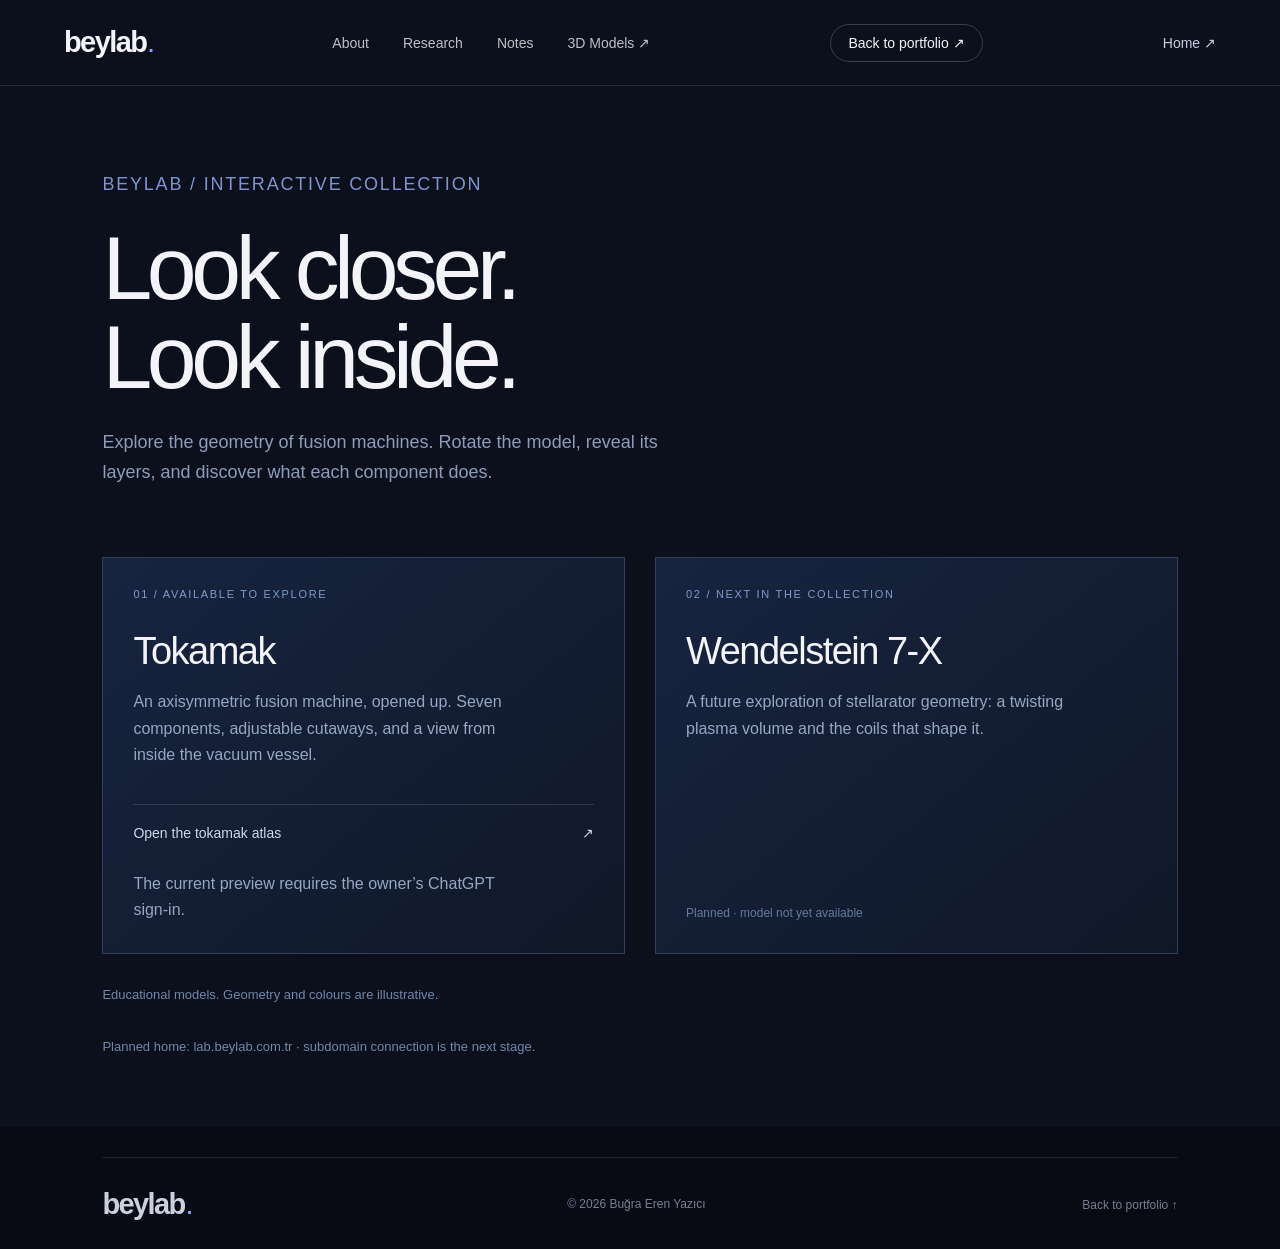
==== lab.html @ 5792158d "Redesign personal homepage around fusion energy" ====
<!doctype html><html lang="en"><head><meta charset="utf-8"><meta name="viewport" content="width=device-width,initial-scale=1"><title>3D Models — beylab</title><meta name="description" content="Interactive models for exploring the anatomy of fusion machines."><meta name="theme-color" content="#0b101c"><link rel="icon" href="assets/favicon.svg"><link rel="stylesheet" href="portfolio.css"></head><body><header class="header"><a href="./" class="wordmark">beylab<span>.</span></a><nav aria-label="Main navigation"><a href="./#about">About</a><a href="./#research">Research</a><a href="notes.html">Notes</a><a href="lab.html" aria-current="page">3D Models ↗</a></nav><a class="contact-nav" href="./">Back to portfolio ↗</a><a class="menu-button" href="./">Home ↗</a></header><main class="collection-page"><div class="collection-heading"><p class="eyebrow">BEYLAB / INTERACTIVE COLLECTION</p><h1>Look closer.<br>Look inside.</h1><p>Explore the geometry of fusion machines. Rotate the model, reveal its layers, and discover what each component does.</p></div><div class="model-grid"><article class="model-card"><span>01 / AVAILABLE TO EXPLORE</span><h2>Tokamak</h2><p>An axisymmetric fusion machine, opened up. Seven components, adjustable cutaways, and a view from inside the vacuum vessel.</p><a href="https://tokamak-atlasi.bugrayazici26.chatgpt.site" target="_blank" rel="noreferrer">Open the tokamak atlas <span>↗</span></a><p class="collection-footnote">The current preview requires the owner’s ChatGPT sign-in.</p></article><article class="model-card"><span>02 / NEXT IN THE COLLECTION</span><h2>Wendelstein 7-X</h2><p>A future exploration of stellarator geometry: a twisting plasma volume and the coils that shape it.</p><p class="coming">Planned · model not yet available</p></article></div><p class="collection-footnote">Educational models. Geometry and colours are illustrative.</p><p class="collection-footnote">Planned home: lab.beylab.com.tr · subdomain connection is the next stage.</p></main><footer style="padding-top:30px"><div class="footer-bottom" style="margin-top:0"><a class="wordmark" href="./">beylab<span>.</span></a><p>© <span id="year">2026</span> Buğra Eren Yazıcı</p><a href="./">Back to portfolio ↑</a></div></footer></body></html>
---- portfolio.css ----
:root{--ink:#07080c;--paper:#f5f5f7;--blue:#6588ff;--muted:#9295a5;--line:#ffffff1c;--sans:-apple-system,BlinkMacSystemFont,'Segoe UI',Arial,sans-serif}*{box-sizing:border-box}html{scroll-behavior:smooth;scroll-padding-top:90px}body{margin:0;background:var(--ink);color:#f4f4f8;font-family:var(--sans);-webkit-font-smoothing:antialiased}a{color:inherit;text-decoration:none}button{font:inherit;cursor:pointer}::selection{background:#728aff;color:#fff}a:focus-visible,button:focus-visible{outline:2px solid #8299ff;outline-offset:7px}button:disabled{cursor:default}h1,h2,h3,p{margin:0}em{font-style:normal}p{font-size:18px;line-height:1.65}.header{height:86px;position:absolute;z-index:20;top:0;left:0;width:100%;display:flex;align-items:center;justify-content:space-between;padding:0 5%;border-bottom:1px solid var(--line)}.wordmark{font-size:29px;font-weight:700;letter-spacing:-1.6px}.wordmark span{font-size:20px;color:#8a9fff;margin-left:2px}.header nav{display:flex;align-items:center;gap:34px;font-size:14px;color:#bfc0c8}.header a:hover{color:#96aaff}.nav-lab span{margin-left:7px;color:#879cff}.contact-nav{font-size:14px;border:1px solid #ffffff30;border-radius:50px;padding:10px 17px}.contact-nav span{margin-left:20px}.eyebrow{font-size:12px;font-weight:500;letter-spacing:1.8px;line-height:1.6}.menu-button{display:none}.skip-link{position:fixed;z-index:100;top:-100px;left:12px;background:#fff;color:#000;padding:12px}.skip-link:focus{top:12px}.opening{position:relative;isolation:isolate}.visual-stage{position:absolute;inset:0;z-index:-1;overflow:clip;pointer-events:none}.visual-stage:before{position:absolute;inset:0;content:'';background:radial-gradient(ellipse at 70% 12%,#19214a66,transparent 45%)}#field-canvas{height:100svh;width:100%;position:sticky;top:0}#field-canvas canvas{display:block;width:100%;height:100%}.visual-glow{position:absolute;inset:0;background:linear-gradient(90deg,#07080c38,transparent 50%);pointer-events:none}.canvas-fallback{display:none}.no-webgl .canvas-fallback{display:block;position:absolute;right:7%;top:50vh;font-size:10vw;letter-spacing:1vw;color:#607de7;transform:rotate(-15deg)}.hero{min-height:850px;height:100svh;position:relative;display:flex;align-items:center;padding:110px 8% 100px}.hero-main{position:relative;z-index:1}.hero .eyebrow{font-size:11px;letter-spacing:1.5px;color:#a6adc0;display:flex;align-items:center;gap:9px;margin-bottom:36px}.status-dot{display:inline-block;width:5px;height:5px;border-radius:50%;background:#a1b6ff;box-shadow:0 0 14px #819bff}.hero h1{font-size:clamp(70px,8.8vw,145px);font-weight:570;line-height:.96;letter-spacing:-.065em;margin-left:-6px}.hero h1 span{color:#afb7d0}.hero-intro{font-size:clamp(22px,2vw,30px);line-height:1.3;font-weight:400;letter-spacing:-.6px;margin-top:32px}.hero-detail{font-size:16px;color:#969dae;margin-top:18px;line-height:1.65}.text-link{display:inline-flex;align-items:center;gap:32px;font-size:14px;border-bottom:1px solid #ffffff30;padding:16px 0;margin-top:20px;color:#c9ccda}.text-link:hover{color:#8ba3ff;border-color:#8ba3ff}.hero-bottom{position:absolute;bottom:36px;left:5%;right:5%;display:flex;justify-content:space-between;align-items:center;font-size:10px;letter-spacing:1.5px;color:#777f95}.scroll-hint{display:flex;align-items:center;gap:13px}.scroll-line{width:32px;height:1px;background:#727f9f}.orbit-caption{position:absolute;right:9%;bottom:20%;font-size:11px;color:#8d9abf}.orbit-caption>span{font-size:10px;letter-spacing:1.7px}.orbit-caption p{font-size:16px;color:#afbad4;margin-top:12px;line-height:1.5}.story{height:280svh;position:relative}.story-sticky{height:100svh;min-height:620px;position:sticky;top:0;display:flex;align-items:center;padding:0 8%;overflow:hidden}.story-counter{position:absolute;top:10%;left:8%;display:flex;gap:20px;color:#6e7892;font-size:12px;font-variant-numeric:tabular-nums}.story-counter span:first-child{color:#e8edff}.story-chapter{position:absolute;left:8%;width:46%;max-width:640px;opacity:0;transform:translateY(26px);transition:opacity .45s ease,transform .65s cubic-bezier(.2,.6,.2,1);pointer-events:none}.story-chapter.active{opacity:1;transform:translateY(0);pointer-events:auto}.story-chapter .eyebrow{color:#8b9eda;margin-bottom:30px}.story-chapter h2{font-weight:500;font-size:clamp(48px,5.6vw,87px);letter-spacing:-.055em;line-height:1.03;margin-bottom:28px}.story-chapter h2 em{color:#879eff}.story-chapter>p:not(.eyebrow){font-size:18px;color:#a8aec0;max-width:445px}.chapter-tag{display:inline-block;margin-top:35px;font-size:10px;letter-spacing:2px;color:#737e9c}.story-progress{position:absolute;left:8%;bottom:11%;height:1px;width:160px;background:#ffffff24}.story-progress span{display:block;transform-origin:left;width:100%;height:1px;background:#8ca4ff;transform:scaleX(.01)}.illustration-note{position:absolute;right:5%;bottom:6%;font-size:11px;color:#5e6b88;letter-spacing:.4px}.light-section{background:var(--paper);color:#171921;padding-left:8%;padding-right:8%}.section-top{display:flex;justify-content:space-between;align-items:center;margin-bottom:80px;border-top:1px solid #d6d8df;padding-top:25px}.section-top .eyebrow{color:#767b88;font-size:11px;letter-spacing:1.8px}.section-side{font-size:10px;letter-spacing:1.5px;color:#8e929f}.about-section{padding-top:105px;padding-bottom:90px}.about-grid{display:grid;grid-template-columns:1.2fr 1fr;gap:9%}.about-grid h2{font-size:clamp(37px,4.3vw,67px);line-height:1.08;letter-spacing:-.055em;font-weight:550}.about-grid h2 span{color:#999ca7}.about-copy>p{font-size:18px;line-height:1.8;color:#5c606e;margin-bottom:22px;max-width:530px}.personal-footnote{border-left:2px solid #869ce8;padding-left:19px;margin-top:35px}.personal-footnote>span{font-size:10px;letter-spacing:1.5px;color:#777f97}.personal-footnote p{font-size:14px;color:#858997;margin-top:7px}.education-line{margin-top:80px;display:grid;grid-template-columns:1fr 1fr 1fr;border-top:1px solid #dbdde4;padding-top:30px;gap:30px}.education-line>div>span{font-size:10px;color:#8f939e;letter-spacing:1.2px}.education-line strong{display:block;font-weight:500;font-size:18px;margin-top:15px}.education-line p{font-size:14px;color:#9396a1;margin-top:5px}.research-section{padding-top:30px;padding-bottom:90px}.section-title{font-size:clamp(44px,5.7vw,88px);letter-spacing:-.065em;font-weight:500;line-height:1.06;margin-bottom:65px}.section-title>span{color:#7286ce}.research-row{display:grid;grid-template-columns:50px 1.1fr 1fr;gap:35px;border-top:1px solid #d5d7de;padding:47px 0 53px}.project-number{font-size:12px;color:#a1a5b1}.project-status{font-size:10px;letter-spacing:1.3px;color:#808693}.project-name h3{font-size:clamp(27px,3.1vw,46px);font-weight:500;letter-spacing:-.045em;line-height:1.12;margin:22px 0}.tags{display:flex;gap:7px;flex-wrap:wrap}.tags span{font-size:11px;padding:6px 10px;border:1px solid #d7dbe4;color:#7f8493;border-radius:25px}.project-description>p{font-size:16px;line-height:1.85;color:#525866;margin-bottom:16px}.project-description .muted{color:#999daa;font-size:14px}.project-stage{display:block;border-top:1px solid #e0e1e6;padding-top:18px;margin-top:22px;font-size:9px;color:#8c91a2;letter-spacing:1.2px}.project-stage b{display:block;font-size:13px;color:#777f96;font-weight:400;letter-spacing:0;margin-top:8px}.dark-link{font-size:14px;display:inline-flex;align-items:center;gap:28px;color:#3b4257}.dark-link:hover{color:#516bd2}.lab-section{background:#101a37;position:relative;min-height:720px;display:flex;align-items:center;padding:100px 8%;overflow:hidden;isolation:isolate}.lab-section:before{content:'';position:absolute;width:65vw;height:65vw;border-radius:50%;right:-25%;top:-10%;background:radial-gradient(circle,#3c58aa55,transparent 65%);z-index:-1}.lab-copy{max-width:800px}.lab-copy .eyebrow{color:#758cc6;margin-bottom:45px}.lab-copy h2{font-size:clamp(48px,6.1vw,96px);font-weight:500;line-height:1.05;letter-spacing:-.06em}.lab-copy h2>span{color:#8fa5f0}.lab-copy>p:not(.eyebrow){color:#a1afce;font-size:18px;max-width:445px;margin-top:26px}.pill-link{display:inline-flex;gap:30px;align-items:center;background:#e7edff;color:#1d294a;padding:16px 25px;border-radius:50px;font-size:14px;font-weight:500;margin-top:34px}.pill-link:hover{background:#fff;transform:translateY(-2px)}.lab-smallprint{font-size:10px;letter-spacing:1.5px;color:#5f75a6;margin-top:25px}.lab-orbit{position:absolute;right:8%;top:32%;font-size:25vw;color:#899ef119;line-height:1;z-index:-1;transform:translateY(var(--lab-offset,0px));will-change:transform}.lab-coordinate{position:absolute;right:8%;bottom:80px;color:#6f82b4;font-size:25px;font-weight:300;letter-spacing:4px}.lab-coordinate span{font-size:8px;letter-spacing:1.6px;display:block;margin-top:14px}.engagement-section{padding-top:100px;padding-bottom:90px}.engagement-grid{display:grid;grid-template-columns:1.1fr 1fr;gap:10%}.engagement-grid h2{font-size:clamp(37px,4.1vw,64px);line-height:1.1;letter-spacing:-.05em;font-weight:500}.engagement-grid h2 em{color:#989eaf}.engagement-items article{padding:0 0 28px;margin-bottom:26px;border-bottom:1px solid #dbdde4}.engagement-items article>span{font-size:10px;letter-spacing:1.2px;color:#9a9fac}.engagement-items h3{font-size:21px;font-weight:500;margin-top:13px;letter-spacing:-.45px}.engagement-items p{font-size:15px;color:#8a909e;line-height:1.7;margin-top:12px}.notes-section{padding-bottom:130px}.featured-notes{display:grid;grid-template-columns:repeat(3,1fr);gap:40px}.featured-note{border-top:1px solid #cfd4df;padding-top:23px;display:flex;flex-direction:column}.featured-note>span{font-size:11px;color:#999fac}.featured-note h3{font-weight:500;font-size:25px;letter-spacing:-.8px;line-height:1.25;margin-top:24px}.featured-note p{font-size:14px;line-height:1.7;color:#969caa;margin:16px 0 25px}.featured-note>i{font-size:23px;font-style:normal;color:#858eaa;margin-top:auto}.featured-note:hover h3{color:#5f76bd}footer{padding:100px 8% 28px;background:#080b14}.footer-top .eyebrow{font-size:10px;color:#6e7893;margin-bottom:32px}.footer-top h2{font-size:clamp(49px,6.4vw,99px);font-weight:450;line-height:1.06;letter-spacing:-.06em}.footer-top h2 a{color:#879bdb}.footer-top h2 a:hover{color:#b1c0ee}.footer-top h2 a span{font-weight:300;margin-left:15px}.footer-links{display:flex;gap:35px;margin-top:45px;font-size:15px;color:#abb4cd}.footer-links a:hover{color:#fff}.footer-bottom{border-top:1px solid #ffffff17;padding-top:30px;margin-top:110px;display:flex;align-items:center;justify-content:space-between;color:#777f95}.footer-bottom .wordmark{color:#cad0e0}.footer-bottom>p,.footer-bottom>a:last-child{font-size:12px}.reveal{opacity:1}.motion-ready .reveal{opacity:0;transform:translateY(30px);transition:opacity .9s ease,transform 1s cubic-bezier(.2,.7,.2,1)}.motion-ready .reveal.in-view{opacity:1;transform:none}.mobile-menu{position:fixed;z-index:19;inset:75px 0 auto;background:#111626f5;backdrop-filter:blur(22px);padding:20px 8% 30px;border-bottom:1px solid #394258}.mobile-menu:not([hidden]){display:flex;flex-direction:column;gap:22px}.collection-page{background:#0b101c;min-height:100svh;padding:170px 8% 70px}.collection-heading{max-width:720px}.collection-heading .eyebrow{color:#7f94cf}.collection-heading h1{font-size:clamp(52px,7vw,100px);line-height:1;letter-spacing:-.06em;font-weight:500;margin:25px 0}.collection-heading p{font-size:18px;color:#8d9cbb;max-width:600px}.model-grid{display:grid;grid-template-columns:1fr 1fr;gap:30px;margin-top:70px}.model-card{border:1px solid #2f3f5c;padding:30px;min-height:300px;display:flex;flex-direction:column;background:linear-gradient(140deg,#172440,#101827)}.model-card>span{font-size:11px;color:#809acb;letter-spacing:1.7px}.model-card h2{font-size:38px;font-weight:450;letter-spacing:-1.5px;margin:30px 0 16px}.model-card p{font-size:16px;color:#96a6c2;max-width:400px}.model-card a{display:flex;justify-content:space-between;margin-top:35px;padding-top:20px;border-top:1px solid #ffffff20;font-size:14px;color:#cbd6eb}.model-card .coming{margin-top:auto;padding-top:30px;font-size:12px;color:#65799c}.collection-footnote{color:#7286aa;font-size:13px;margin-top:30px}
@media(min-width:1800px){.hero,.story-sticky,.light-section,.lab-section,footer{padding-left:max(8%,calc((100vw - 1500px)/2));padding-right:max(8%,calc((100vw - 1500px)/2))}.story-chapter{left:max(8%,calc((100vw - 1500px)/2))}}
@media(max-width:1050px){.header nav{gap:22px}.hero h1{font-size:98px}.hero{min-height:780px;padding-left:7%}.hero .eyebrow{font-size:9px}.orbit-caption{right:7%;bottom:20%}.hero-bottom .scene-note{display:none}.hero-bottom{justify-content:space-between}.story-chapter{width:51%}.story-chapter h2{font-size:62px}.story-chapter>p:not(.eyebrow){font-size:16px;max-width:360px}.about-grid{gap:6%}.about-copy>p{font-size:16px}.research-row{grid-template-columns:30px 1fr 1fr;gap:25px}.section-top{margin-bottom:60px}.engagement-grid{gap:7%}.lab-section{min-height:650px}.lab-coordinate{display:none}.featured-notes{gap:25px}.featured-note h3{font-size:22px}.hero-detail{font-size:15px}}
@media(max-width:760px){.header{height:75px;padding:0 6%}.header nav,.contact-nav{display:none}.menu-button{display:flex;align-items:center;gap:22px;border:0;background:transparent;color:#c6cddd;font-size:14px;padding:12px 0}.menu-button span{font-size:24px;font-weight:300}.hero{height:105svh;min-height:790px;align-items:flex-start;padding:147px 7% 90px}.hero .eyebrow{font-size:8px;letter-spacing:1.15px;margin-bottom:27px}.hero h1{font-size:clamp(68px,14vw,105px);letter-spacing:-.06em}.hero-intro{font-size:23px;margin-top:23px}.hero-detail{font-size:14px;margin-top:14px;max-width:240px}.text-link{font-size:12px;margin-top:12px;gap:25px}.orbit-caption{display:none}.hero-bottom{font-size:8px;letter-spacing:1.1px;bottom:32px;left:7%;right:7%}.story{height:300svh}.story-sticky{min-height:660px;align-items:flex-start}.story-counter{top:8%;left:7%}.story-chapter{left:7%;top:18%;width:86%;max-width:550px}.story-chapter h2{font-size:clamp(43px,10.4vw,68px);margin-bottom:23px}.story-chapter .eyebrow{font-size:9px;margin-bottom:25px}.story-chapter>p:not(.eyebrow){font-size:16px;max-width:360px}.chapter-tag{font-size:8px;margin-top:22px}.illustration-note{right:7%;font-size:9px;bottom:5%}.story-progress{left:7%;bottom:6%;width:80px}.light-section{padding-left:7%;padding-right:7%}.about-section{padding-top:70px;padding-bottom:65px}.section-top{margin-bottom:50px;padding-top:20px}.section-side{display:none}.section-top .eyebrow{font-size:10px}.about-grid,.engagement-grid{grid-template-columns:1fr;gap:38px}.about-grid h2{font-size:45px}.about-copy>p{font-size:16px;line-height:1.8}.education-line{grid-template-columns:1fr;gap:26px;margin-top:40px}.education-line strong{font-size:17px;margin-top:10px}.education-line p{font-size:13px}.education-line>div{border-bottom:1px solid #e1e3e9;padding-bottom:20px}.research-section{padding-top:0;padding-bottom:45px}.section-title{font-size:49px;margin-bottom:42px}.research-row{grid-template-columns:24px 1fr;gap:17px;padding:30px 0 40px}.project-description{grid-column:2}.project-name h3{font-size:34px;margin:18px 0}.project-status{font-size:9px}.tags span{font-size:10px}.project-description>p{font-size:15px}.project-description .muted{font-size:13px}.lab-section{padding:75px 7%;min-height:650px}.lab-copy .eyebrow{margin-bottom:35px;font-size:10px}.lab-copy h2{font-size:clamp(43px,9.7vw,68px)}.lab-copy>p:not(.eyebrow){font-size:16px;max-width:300px}.lab-orbit{font-size:75vw;right:-12%;top:48%}.lab-smallprint{font-size:8px}.pill-link{font-size:13px;padding:15px 21px}.engagement-section{padding-top:70px;padding-bottom:30px}.engagement-grid h2{font-size:43px}.engagement-items h3{font-size:20px}.notes-section{padding-bottom:65px}.featured-notes{grid-template-columns:1fr;gap:32px}.featured-note h3{margin-top:16px;font-size:25px}.featured-note p{margin-bottom:15px}.featured-note>i{align-self:flex-end}.section-top .dark-link{font-size:12px}footer{padding:70px 7% 25px}.footer-top h2{font-size:clamp(43px,9.5vw,64px)}.footer-top h2 a span{margin-left:5px}.footer-links{margin-top:35px;font-size:14px;gap:28px}.footer-bottom{margin-top:75px;flex-wrap:wrap;gap:25px}.footer-bottom .wordmark{width:100%}.footer-bottom p,.footer-bottom>a:last-child{font-size:10px}.model-grid{grid-template-columns:1fr;gap:20px;margin-top:45px}.collection-page{padding:135px 7% 60px}.collection-heading p{font-size:16px}.model-card{padding:25px;min-height:280px}.model-card h2{font-size:35px}}
.header-caption{font-size:10px;letter-spacing:2px;color:#818ba5}.menu-button{display:flex;align-items:center;gap:22px;border:0;background:transparent;color:#c6cddd;font-size:14px;padding:12px 0}.menu-button span{font-size:24px;font-weight:300}.mobile-menu{inset:86px 5% auto auto;width:320px;border:1px solid #394258;border-radius:0 0 14px 14px;padding:30px}.mobile-menu a:hover{color:#a4b9ff}.story{height:560svh}.identity-line{display:flex;justify-content:space-between;gap:25px;flex-wrap:wrap;border-top:1px solid #dbdde4;margin-top:70px;padding-top:30px;color:#868c9c;font-size:10px;letter-spacing:1.2px}.research-lead{font-size:clamp(21px,2.4vw,34px);letter-spacing:-.5px;color:#878e9f;line-height:1.45;margin-top:-32px;margin-bottom:65px}.explore-end{margin-top:100px;border-top:1px solid #ffffff21;padding-top:32px}.explore-end>.eyebrow{font-size:10px;color:#7884a4}.explore-grid{display:grid;grid-template-columns:1fr 1fr;gap:50px;margin-top:32px}.explore-door{padding:24px 0;border-bottom:1px solid #ffffff25}.explore-door>span{font-size:10px;letter-spacing:1.4px;color:#6e7d9f}.explore-door h3{display:flex;justify-content:space-between;align-items:center;font-size:clamp(31px,3.5vw,52px);font-weight:450;letter-spacing:-1.7px;margin:18px 0 12px}.explore-door h3 i{font-style:normal;font-weight:300;color:#8ca5f6;transition:transform .3s}.explore-door p{font-size:14px;color:#8d98b3;max-width:340px}.explore-door:hover h3{color:#b8c9ff}.explore-door:hover i{transform:translate(4px,-4px)}.explore-end+.footer-bottom{margin-top:60px}
@media(max-width:760px){.header-caption{display:none}.mobile-menu{inset:75px 0 auto;width:auto;border-radius:0;padding:25px 7%}.story{height:560svh}.identity-line{margin-top:40px;gap:18px;font-size:9px;flex-direction:column}.research-lead{font-size:22px;margin-top:-15px;margin-bottom:40px}.explore-end{margin-top:70px}.explore-grid{grid-template-columns:1fr;gap:15px;margin-top:15px}.explore-door h3{font-size:36px}.explore-door p{font-size:13px}.story-chapter{top:16%}.story-chapter h2{font-size:clamp(43px,10.4vw,68px)}}
/* Keep the introduction quiet and the light sections readable. */
.hero .hero-detail{margin-top:32px;font-size:17px;color:#b3bfd5}
.hero .hero-intro{margin-top:17px}
.light-section{color:#171921}
.light-section .section-top .eyebrow,.light-section .section-side,.light-section .identity-line{color:#505c72}
.light-section .about-grid h2 span,.light-section .engagement-grid h2 em,.light-section .section-title>span{color:#4e608d}
.light-section .about-copy>p,.light-section .project-description>p,.light-section .engagement-items p{color:#414b5f}
.light-section .research-lead{color:#4d5970}
.light-section .project-description .muted,.light-section .project-status,.light-section .project-number,.light-section .engagement-items article>span,.light-section .tags span{color:#536078}
.light-section .tags span{border-color:#aeb7c8}
.light-section .section-top .eyebrow,.light-section .section-side,.light-section .identity-line,.light-section .project-status,.light-section .engagement-items article>span{font-size:12px}
.light-section .project-description .muted{font-size:16px}
.light-section .engagement-items p{font-size:16px}
.motion-ready .light-section .reveal{opacity:1}
@media(max-width:760px){.hero .hero-detail{font-size:14px;max-width:260px;margin-top:26px}.hero .hero-intro{margin-top:16px}.light-section .section-top .eyebrow{line-height:1.7;letter-spacing:1px}.light-section .project-status{line-height:1.7}.light-section .identity-line{font-size:11px}}

/* Frame the name and artwork within the actual first viewport. */
.hero{height:100svh;min-height:560px;padding:86px 8% 76px}
.hero-main{transform:translateY(-18px)}
.hero h1{font-size:clamp(58px,7.8vw,128px)}
.hero .hero-detail{margin-top:25px}
.about-section{padding-bottom:36px}
.about-section+.research-section{padding-top:0}
.about-section+.research-section>.section-top{margin-bottom:44px}
.research-origin{display:grid;grid-template-columns:1fr 1fr;gap:50px;max-width:1100px;margin:-20px 0 60px}
.research-origin p{font-size:18px;line-height:1.8;color:#414b5f}
@media(max-width:760px){.hero{height:100svh;min-height:650px;align-items:flex-start;padding:110px 7% 0}.hero-main{transform:none}.hero h1{font-size:clamp(60px,13.5vw,84px)}.hero .hero-detail{margin-top:20px;font-size:13px}.hero .hero-intro{font-size:21px;margin-top:15px}.about-section{padding-bottom:35px}.research-origin{grid-template-columns:1fr;gap:20px;margin:-12px 0 38px}.research-origin p{font-size:16px}}
@media(max-width:760px) and (max-height:700px){.hero{min-height:600px;padding-top:100px}.hero h1{font-size:60px}.hero .hero-intro{font-size:19px}}

@media(prefers-reduced-motion:reduce){html{scroll-behavior:auto}*,*:before,*:after{transition:none!important;animation:none!important}.motion-ready .reveal{opacity:1;transform:none}.lab-orbit{transform:none}.story{height:auto}.story-sticky{height:auto;min-height:0;display:block;padding:65px 7%}.story-chapter{position:relative;inset:auto;width:100%;opacity:1;transform:none;padding:50px 0;pointer-events:auto}.story-counter,.story-progress,.illustration-note{display:none}.visual-stage{height:100svh}.hero{height:auto;min-height:850px}}
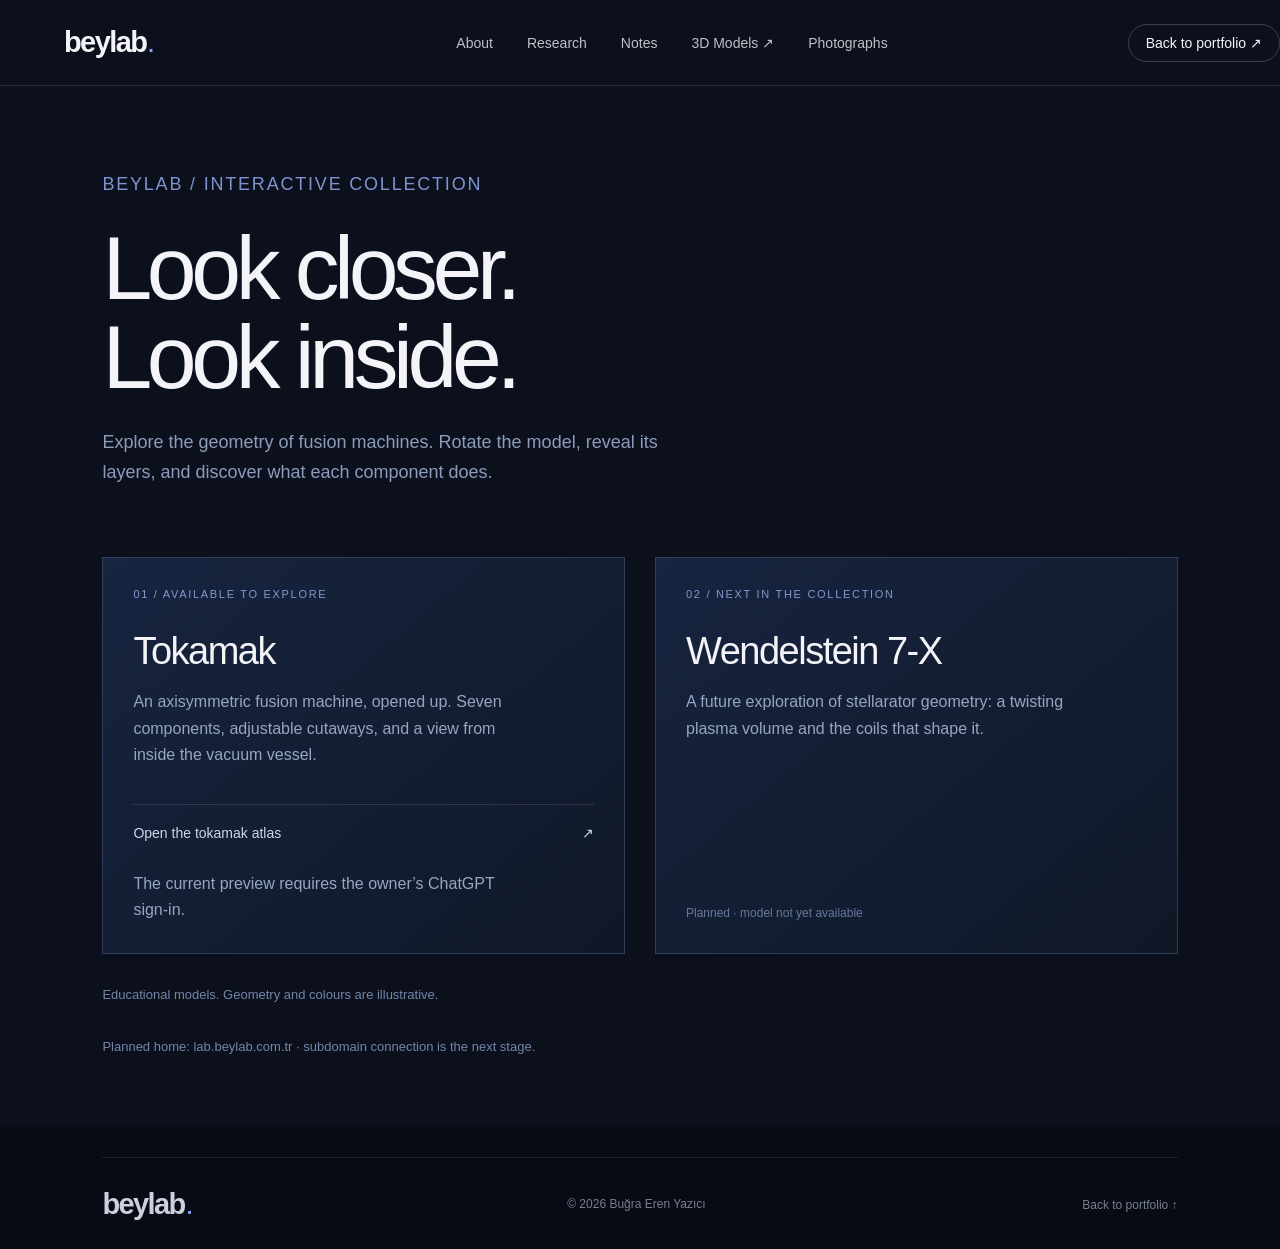
==== commit 5f1a2a64: "Add photography gallery" ====
--- a/lab.html
+++ b/lab.html
@@ -1 +1 @@
-<!doctype html><html lang="en"><head><meta charset="utf-8"><meta name="viewport" content="width=device-width,initial-scale=1"><title>3D Models — beylab</title><meta name="description" content="Interactive models for exploring the anatomy of fusion machines."><meta name="theme-color" content="#0b101c"><link rel="icon" href="assets/favicon.svg"><link rel="stylesheet" href="portfolio.css"></head><body><header class="header"><a href="./" class="wordmark">beylab<span>.</span></a><nav aria-label="Main navigation"><a href="./#about">About</a><a href="./#research">Research</a><a href="notes.html">Notes</a><a href="lab.html" aria-current="page">3D Models ↗</a></nav><a class="contact-nav" href="./">Back to portfolio ↗</a><a class="menu-button" href="./">Home ↗</a></header><main class="collection-page"><div class="collection-heading"><p class="eyebrow">BEYLAB / INTERACTIVE COLLECTION</p><h1>Look closer.<br>Look inside.</h1><p>Explore the geometry of fusion machines. Rotate the model, reveal its layers, and discover what each component does.</p></div><div class="model-grid"><article class="model-card"><span>01 / AVAILABLE TO EXPLORE</span><h2>Tokamak</h2><p>An axisymmetric fusion machine, opened up. Seven components, adjustable cutaways, and a view from inside the vacuum vessel.</p><a href="https://tokamak-atlasi.bugrayazici26.chatgpt.site" target="_blank" rel="noreferrer">Open the tokamak atlas <span>↗</span></a><p class="collection-footnote">The current preview requires the owner’s ChatGPT sign-in.</p></article><article class="model-card"><span>02 / NEXT IN THE COLLECTION</span><h2>Wendelstein 7-X</h2><p>A future exploration of stellarator geometry: a twisting plasma volume and the coils that shape it.</p><p class="coming">Planned · model not yet available</p></article></div><p class="collection-footnote">Educational models. Geometry and colours are illustrative.</p><p class="collection-footnote">Planned home: lab.beylab.com.tr · subdomain connection is the next stage.</p></main><footer style="padding-top:30px"><div class="footer-bottom" style="margin-top:0"><a class="wordmark" href="./">beylab<span>.</span></a><p>© <span id="year">2026</span> Buğra Eren Yazıcı</p><a href="./">Back to portfolio ↑</a></div></footer></body></html>
+<!doctype html><html lang="en"><head><meta charset="utf-8"><meta name="viewport" content="width=device-width,initial-scale=1"><title>3D Models — beylab</title><meta name="description" content="Interactive models for exploring the anatomy of fusion machines."><meta name="theme-color" content="#0b101c"><link rel="icon" href="assets/favicon.svg"><link rel="stylesheet" href="portfolio.css"></head><body><header class="header"><a href="./" class="wordmark">beylab<span>.</span></a><nav aria-label="Main navigation"><a href="./#about">About</a><a href="./#research">Research</a><a href="notes.html">Notes</a><a href="lab.html" aria-current="page">3D Models ↗</a><a href="photos.html">Photographs</a></nav><a class="contact-nav" href="./">Back to portfolio ↗</a><a class="menu-button" href="./">Home ↗</a></header><main class="collection-page"><div class="collection-heading"><p class="eyebrow">BEYLAB / INTERACTIVE COLLECTION</p><h1>Look closer.<br>Look inside.</h1><p>Explore the geometry of fusion machines. Rotate the model, reveal its layers, and discover what each component does.</p></div><div class="model-grid"><article class="model-card"><span>01 / AVAILABLE TO EXPLORE</span><h2>Tokamak</h2><p>An axisymmetric fusion machine, opened up. Seven components, adjustable cutaways, and a view from inside the vacuum vessel.</p><a href="https://tokamak-atlasi.bugrayazici26.chatgpt.site" target="_blank" rel="noreferrer">Open the tokamak atlas <span>↗</span></a><p class="collection-footnote">The current preview requires the owner’s ChatGPT sign-in.</p></article><article class="model-card"><span>02 / NEXT IN THE COLLECTION</span><h2>Wendelstein 7-X</h2><p>A future exploration of stellarator geometry: a twisting plasma volume and the coils that shape it.</p><p class="coming">Planned · model not yet available</p></article></div><p class="collection-footnote">Educational models. Geometry and colours are illustrative.</p><p class="collection-footnote">Planned home: lab.beylab.com.tr · subdomain connection is the next stage.</p></main><footer style="padding-top:30px"><div class="footer-bottom" style="margin-top:0"><a class="wordmark" href="./">beylab<span>.</span></a><p>© <span id="year">2026</span> Buğra Eren Yazıcı</p><a href="./">Back to portfolio ↑</a></div></footer></body></html>
--- a/portfolio.css
+++ b/portfolio.css
@@ -1,36 +1,135 @@
-:root{--ink:#07080c;--paper:#f5f5f7;--blue:#6588ff;--muted:#9295a5;--line:#ffffff1c;--sans:-apple-system,BlinkMacSystemFont,'Segoe UI',Arial,sans-serif}*{box-sizing:border-box}html{scroll-behavior:smooth;scroll-padding-top:90px}body{margin:0;background:var(--ink);color:#f4f4f8;font-family:var(--sans);-webkit-font-smoothing:antialiased}a{color:inherit;text-decoration:none}button{font:inherit;cursor:pointer}::selection{background:#728aff;color:#fff}a:focus-visible,button:focus-visible{outline:2px solid #8299ff;outline-offset:7px}button:disabled{cursor:default}h1,h2,h3,p{margin:0}em{font-style:normal}p{font-size:18px;line-height:1.65}.header{height:86px;position:absolute;z-index:20;top:0;left:0;width:100%;display:flex;align-items:center;justify-content:space-between;padding:0 5%;border-bottom:1px solid var(--line)}.wordmark{font-size:29px;font-weight:700;letter-spacing:-1.6px}.wordmark span{font-size:20px;color:#8a9fff;margin-left:2px}.header nav{display:flex;align-items:center;gap:34px;font-size:14px;color:#bfc0c8}.header a:hover{color:#96aaff}.nav-lab span{margin-left:7px;color:#879cff}.contact-nav{font-size:14px;border:1px solid #ffffff30;border-radius:50px;padding:10px 17px}.contact-nav span{margin-left:20px}.eyebrow{font-size:12px;font-weight:500;letter-spacing:1.8px;line-height:1.6}.menu-button{display:none}.skip-link{position:fixed;z-index:100;top:-100px;left:12px;background:#fff;color:#000;padding:12px}.skip-link:focus{top:12px}.opening{position:relative;isolation:isolate}.visual-stage{position:absolute;inset:0;z-index:-1;overflow:clip;pointer-events:none}.visual-stage:before{position:absolute;inset:0;content:'';background:radial-gradient(ellipse at 70% 12%,#19214a66,transparent 45%)}#field-canvas{height:100svh;width:100%;position:sticky;top:0}#field-canvas canvas{display:block;width:100%;height:100%}.visual-glow{position:absolute;inset:0;background:linear-gradient(90deg,#07080c38,transparent 50%);pointer-events:none}.canvas-fallback{display:none}.no-webgl .canvas-fallback{display:block;position:absolute;right:7%;top:50vh;font-size:10vw;letter-spacing:1vw;color:#607de7;transform:rotate(-15deg)}.hero{min-height:850px;height:100svh;position:relative;display:flex;align-items:center;padding:110px 8% 100px}.hero-main{position:relative;z-index:1}.hero .eyebrow{font-size:11px;letter-spacing:1.5px;color:#a6adc0;display:flex;align-items:center;gap:9px;margin-bottom:36px}.status-dot{display:inline-block;width:5px;height:5px;border-radius:50%;background:#a1b6ff;box-shadow:0 0 14px #819bff}.hero h1{font-size:clamp(70px,8.8vw,145px);font-weight:570;line-height:.96;letter-spacing:-.065em;margin-left:-6px}.hero h1 span{color:#afb7d0}.hero-intro{font-size:clamp(22px,2vw,30px);line-height:1.3;font-weight:400;letter-spacing:-.6px;margin-top:32px}.hero-detail{font-size:16px;color:#969dae;margin-top:18px;line-height:1.65}.text-link{display:inline-flex;align-items:center;gap:32px;font-size:14px;border-bottom:1px solid #ffffff30;padding:16px 0;margin-top:20px;color:#c9ccda}.text-link:hover{color:#8ba3ff;border-color:#8ba3ff}.hero-bottom{position:absolute;bottom:36px;left:5%;right:5%;display:flex;justify-content:space-between;align-items:center;font-size:10px;letter-spacing:1.5px;color:#777f95}.scroll-hint{display:flex;align-items:center;gap:13px}.scroll-line{width:32px;height:1px;background:#727f9f}.orbit-caption{position:absolute;right:9%;bottom:20%;font-size:11px;color:#8d9abf}.orbit-caption>span{font-size:10px;letter-spacing:1.7px}.orbit-caption p{font-size:16px;color:#afbad4;margin-top:12px;line-height:1.5}.story{height:280svh;position:relative}.story-sticky{height:100svh;min-height:620px;position:sticky;top:0;display:flex;align-items:center;padding:0 8%;overflow:hidden}.story-counter{position:absolute;top:10%;left:8%;display:flex;gap:20px;color:#6e7892;font-size:12px;font-variant-numeric:tabular-nums}.story-counter span:first-child{color:#e8edff}.story-chapter{position:absolute;left:8%;width:46%;max-width:640px;opacity:0;transform:translateY(26px);transition:opacity .45s ease,transform .65s cubic-bezier(.2,.6,.2,1);pointer-events:none}.story-chapter.active{opacity:1;transform:translateY(0);pointer-events:auto}.story-chapter .eyebrow{color:#8b9eda;margin-bottom:30px}.story-chapter h2{font-weight:500;font-size:clamp(48px,5.6vw,87px);letter-spacing:-.055em;line-height:1.03;margin-bottom:28px}.story-chapter h2 em{color:#879eff}.story-chapter>p:not(.eyebrow){font-size:18px;color:#a8aec0;max-width:445px}.chapter-tag{display:inline-block;margin-top:35px;font-size:10px;letter-spacing:2px;color:#737e9c}.story-progress{position:absolute;left:8%;bottom:11%;height:1px;width:160px;background:#ffffff24}.story-progress span{display:block;transform-origin:left;width:100%;height:1px;background:#8ca4ff;transform:scaleX(.01)}.illustration-note{position:absolute;right:5%;bottom:6%;font-size:11px;color:#5e6b88;letter-spacing:.4px}.light-section{background:var(--paper);color:#171921;padding-left:8%;padding-right:8%}.section-top{display:flex;justify-content:space-between;align-items:center;margin-bottom:80px;border-top:1px solid #d6d8df;padding-top:25px}.section-top .eyebrow{color:#767b88;font-size:11px;letter-spacing:1.8px}.section-side{font-size:10px;letter-spacing:1.5px;color:#8e929f}.about-section{padding-top:105px;padding-bottom:90px}.about-grid{display:grid;grid-template-columns:1.2fr 1fr;gap:9%}.about-grid h2{font-size:clamp(37px,4.3vw,67px);line-height:1.08;letter-spacing:-.055em;font-weight:550}.about-grid h2 span{color:#999ca7}.about-copy>p{font-size:18px;line-height:1.8;color:#5c606e;margin-bottom:22px;max-width:530px}.personal-footnote{border-left:2px solid #869ce8;padding-left:19px;margin-top:35px}.personal-footnote>span{font-size:10px;letter-spacing:1.5px;color:#777f97}.personal-footnote p{font-size:14px;color:#858997;margin-top:7px}.education-line{margin-top:80px;display:grid;grid-template-columns:1fr 1fr 1fr;border-top:1px solid #dbdde4;padding-top:30px;gap:30px}.education-line>div>span{font-size:10px;color:#8f939e;letter-spacing:1.2px}.education-line strong{display:block;font-weight:500;font-size:18px;margin-top:15px}.education-line p{font-size:14px;color:#9396a1;margin-top:5px}.research-section{padding-top:30px;padding-bottom:90px}.section-title{font-size:clamp(44px,5.7vw,88px);letter-spacing:-.065em;font-weight:500;line-height:1.06;margin-bottom:65px}.section-title>span{color:#7286ce}.research-row{display:grid;grid-template-columns:50px 1.1fr 1fr;gap:35px;border-top:1px solid #d5d7de;padding:47px 0 53px}.project-number{font-size:12px;color:#a1a5b1}.project-status{font-size:10px;letter-spacing:1.3px;color:#808693}.project-name h3{font-size:clamp(27px,3.1vw,46px);font-weight:500;letter-spacing:-.045em;line-height:1.12;margin:22px 0}.tags{display:flex;gap:7px;flex-wrap:wrap}.tags span{font-size:11px;padding:6px 10px;border:1px solid #d7dbe4;color:#7f8493;border-radius:25px}.project-description>p{font-size:16px;line-height:1.85;color:#525866;margin-bottom:16px}.project-description .muted{color:#999daa;font-size:14px}.project-stage{display:block;border-top:1px solid #e0e1e6;padding-top:18px;margin-top:22px;font-size:9px;color:#8c91a2;letter-spacing:1.2px}.project-stage b{display:block;font-size:13px;color:#777f96;font-weight:400;letter-spacing:0;margin-top:8px}.dark-link{font-size:14px;display:inline-flex;align-items:center;gap:28px;color:#3b4257}.dark-link:hover{color:#516bd2}.lab-section{background:#101a37;position:relative;min-height:720px;display:flex;align-items:center;padding:100px 8%;overflow:hidden;isolation:isolate}.lab-section:before{content:'';position:absolute;width:65vw;height:65vw;border-radius:50%;right:-25%;top:-10%;background:radial-gradient(circle,#3c58aa55,transparent 65%);z-index:-1}.lab-copy{max-width:800px}.lab-copy .eyebrow{color:#758cc6;margin-bottom:45px}.lab-copy h2{font-size:clamp(48px,6.1vw,96px);font-weight:500;line-height:1.05;letter-spacing:-.06em}.lab-copy h2>span{color:#8fa5f0}.lab-copy>p:not(.eyebrow){color:#a1afce;font-size:18px;max-width:445px;margin-top:26px}.pill-link{display:inline-flex;gap:30px;align-items:center;background:#e7edff;color:#1d294a;padding:16px 25px;border-radius:50px;font-size:14px;font-weight:500;margin-top:34px}.pill-link:hover{background:#fff;transform:translateY(-2px)}.lab-smallprint{font-size:10px;letter-spacing:1.5px;color:#5f75a6;margin-top:25px}.lab-orbit{position:absolute;right:8%;top:32%;font-size:25vw;color:#899ef119;line-height:1;z-index:-1;transform:translateY(var(--lab-offset,0px));will-change:transform}.lab-coordinate{position:absolute;right:8%;bottom:80px;color:#6f82b4;font-size:25px;font-weight:300;letter-spacing:4px}.lab-coordinate span{font-size:8px;letter-spacing:1.6px;display:block;margin-top:14px}.engagement-section{padding-top:100px;padding-bottom:90px}.engagement-grid{display:grid;grid-template-columns:1.1fr 1fr;gap:10%}.engagement-grid h2{font-size:clamp(37px,4.1vw,64px);line-height:1.1;letter-spacing:-.05em;font-weight:500}.engagement-grid h2 em{color:#989eaf}.engagement-items article{padding:0 0 28px;margin-bottom:26px;border-bottom:1px solid #dbdde4}.engagement-items article>span{font-size:10px;letter-spacing:1.2px;color:#9a9fac}.engagement-items h3{font-size:21px;font-weight:500;margin-top:13px;letter-spacing:-.45px}.engagement-items p{font-size:15px;color:#8a909e;line-height:1.7;margin-top:12px}.notes-section{padding-bottom:130px}.featured-notes{display:grid;grid-template-columns:repeat(3,1fr);gap:40px}.featured-note{border-top:1px solid #cfd4df;padding-top:23px;display:flex;flex-direction:column}.featured-note>span{font-size:11px;color:#999fac}.featured-note h3{font-weight:500;font-size:25px;letter-spacing:-.8px;line-height:1.25;margin-top:24px}.featured-note p{font-size:14px;line-height:1.7;color:#969caa;margin:16px 0 25px}.featured-note>i{font-size:23px;font-style:normal;color:#858eaa;margin-top:auto}.featured-note:hover h3{color:#5f76bd}footer{padding:100px 8% 28px;background:#080b14}.footer-top .eyebrow{font-size:10px;color:#6e7893;margin-bottom:32px}.footer-top h2{font-size:clamp(49px,6.4vw,99px);font-weight:450;line-height:1.06;letter-spacing:-.06em}.footer-top h2 a{color:#879bdb}.footer-top h2 a:hover{color:#b1c0ee}.footer-top h2 a span{font-weight:300;margin-left:15px}.footer-links{display:flex;gap:35px;margin-top:45px;font-size:15px;color:#abb4cd}.footer-links a:hover{color:#fff}.footer-bottom{border-top:1px solid #ffffff17;padding-top:30px;margin-top:110px;display:flex;align-items:center;justify-content:space-between;color:#777f95}.footer-bottom .wordmark{color:#cad0e0}.footer-bottom>p,.footer-bottom>a:last-child{font-size:12px}.reveal{opacity:1}.motion-ready .reveal{opacity:0;transform:translateY(30px);transition:opacity .9s ease,transform 1s cubic-bezier(.2,.7,.2,1)}.motion-ready .reveal.in-view{opacity:1;transform:none}.mobile-menu{position:fixed;z-index:19;inset:75px 0 auto;background:#111626f5;backdrop-filter:blur(22px);padding:20px 8% 30px;border-bottom:1px solid #394258}.mobile-menu:not([hidden]){display:flex;flex-direction:column;gap:22px}.collection-page{background:#0b101c;min-height:100svh;padding:170px 8% 70px}.collection-heading{max-width:720px}.collection-heading .eyebrow{color:#7f94cf}.collection-heading h1{font-size:clamp(52px,7vw,100px);line-height:1;letter-spacing:-.06em;font-weight:500;margin:25px 0}.collection-heading p{font-size:18px;color:#8d9cbb;max-width:600px}.model-grid{display:grid;grid-template-columns:1fr 1fr;gap:30px;margin-top:70px}.model-card{border:1px solid #2f3f5c;padding:30px;min-height:300px;display:flex;flex-direction:column;background:linear-gradient(140deg,#172440,#101827)}.model-card>span{font-size:11px;color:#809acb;letter-spacing:1.7px}.model-card h2{font-size:38px;font-weight:450;letter-spacing:-1.5px;margin:30px 0 16px}.model-card p{font-size:16px;color:#96a6c2;max-width:400px}.model-card a{display:flex;justify-content:space-between;margin-top:35px;padding-top:20px;border-top:1px solid #ffffff20;font-size:14px;color:#cbd6eb}.model-card .coming{margin-top:auto;padding-top:30px;font-size:12px;color:#65799c}.collection-footnote{color:#7286aa;font-size:13px;margin-top:30px}
-@media(min-width:1800px){.hero,.story-sticky,.light-section,.lab-section,footer{padding-left:max(8%,calc((100vw - 1500px)/2));padding-right:max(8%,calc((100vw - 1500px)/2))}.story-chapter{left:max(8%,calc((100vw - 1500px)/2))}}
-@media(max-width:1050px){.header nav{gap:22px}.hero h1{font-size:98px}.hero{min-height:780px;padding-left:7%}.hero .eyebrow{font-size:9px}.orbit-caption{right:7%;bottom:20%}.hero-bottom .scene-note{display:none}.hero-bottom{justify-content:space-between}.story-chapter{width:51%}.story-chapter h2{font-size:62px}.story-chapter>p:not(.eyebrow){font-size:16px;max-width:360px}.about-grid{gap:6%}.about-copy>p{font-size:16px}.research-row{grid-template-columns:30px 1fr 1fr;gap:25px}.section-top{margin-bottom:60px}.engagement-grid{gap:7%}.lab-section{min-height:650px}.lab-coordinate{display:none}.featured-notes{gap:25px}.featured-note h3{font-size:22px}.hero-detail{font-size:15px}}
-@media(max-width:760px){.header{height:75px;padding:0 6%}.header nav,.contact-nav{display:none}.menu-button{display:flex;align-items:center;gap:22px;border:0;background:transparent;color:#c6cddd;font-size:14px;padding:12px 0}.menu-button span{font-size:24px;font-weight:300}.hero{height:105svh;min-height:790px;align-items:flex-start;padding:147px 7% 90px}.hero .eyebrow{font-size:8px;letter-spacing:1.15px;margin-bottom:27px}.hero h1{font-size:clamp(68px,14vw,105px);letter-spacing:-.06em}.hero-intro{font-size:23px;margin-top:23px}.hero-detail{font-size:14px;margin-top:14px;max-width:240px}.text-link{font-size:12px;margin-top:12px;gap:25px}.orbit-caption{display:none}.hero-bottom{font-size:8px;letter-spacing:1.1px;bottom:32px;left:7%;right:7%}.story{height:300svh}.story-sticky{min-height:660px;align-items:flex-start}.story-counter{top:8%;left:7%}.story-chapter{left:7%;top:18%;width:86%;max-width:550px}.story-chapter h2{font-size:clamp(43px,10.4vw,68px);margin-bottom:23px}.story-chapter .eyebrow{font-size:9px;margin-bottom:25px}.story-chapter>p:not(.eyebrow){font-size:16px;max-width:360px}.chapter-tag{font-size:8px;margin-top:22px}.illustration-note{right:7%;font-size:9px;bottom:5%}.story-progress{left:7%;bottom:6%;width:80px}.light-section{padding-left:7%;padding-right:7%}.about-section{padding-top:70px;padding-bottom:65px}.section-top{margin-bottom:50px;padding-top:20px}.section-side{display:none}.section-top .eyebrow{font-size:10px}.about-grid,.engagement-grid{grid-template-columns:1fr;gap:38px}.about-grid h2{font-size:45px}.about-copy>p{font-size:16px;line-height:1.8}.education-line{grid-template-columns:1fr;gap:26px;margin-top:40px}.education-line strong{font-size:17px;margin-top:10px}.education-line p{font-size:13px}.education-line>div{border-bottom:1px solid #e1e3e9;padding-bottom:20px}.research-section{padding-top:0;padding-bottom:45px}.section-title{font-size:49px;margin-bottom:42px}.research-row{grid-template-columns:24px 1fr;gap:17px;padding:30px 0 40px}.project-description{grid-column:2}.project-name h3{font-size:34px;margin:18px 0}.project-status{font-size:9px}.tags span{font-size:10px}.project-description>p{font-size:15px}.project-description .muted{font-size:13px}.lab-section{padding:75px 7%;min-height:650px}.lab-copy .eyebrow{margin-bottom:35px;font-size:10px}.lab-copy h2{font-size:clamp(43px,9.7vw,68px)}.lab-copy>p:not(.eyebrow){font-size:16px;max-width:300px}.lab-orbit{font-size:75vw;right:-12%;top:48%}.lab-smallprint{font-size:8px}.pill-link{font-size:13px;padding:15px 21px}.engagement-section{padding-top:70px;padding-bottom:30px}.engagement-grid h2{font-size:43px}.engagement-items h3{font-size:20px}.notes-section{padding-bottom:65px}.featured-notes{grid-template-columns:1fr;gap:32px}.featured-note h3{margin-top:16px;font-size:25px}.featured-note p{margin-bottom:15px}.featured-note>i{align-self:flex-end}.section-top .dark-link{font-size:12px}footer{padding:70px 7% 25px}.footer-top h2{font-size:clamp(43px,9.5vw,64px)}.footer-top h2 a span{margin-left:5px}.footer-links{margin-top:35px;font-size:14px;gap:28px}.footer-bottom{margin-top:75px;flex-wrap:wrap;gap:25px}.footer-bottom .wordmark{width:100%}.footer-bottom p,.footer-bottom>a:last-child{font-size:10px}.model-grid{grid-template-columns:1fr;gap:20px;margin-top:45px}.collection-page{padding:135px 7% 60px}.collection-heading p{font-size:16px}.model-card{padding:25px;min-height:280px}.model-card h2{font-size:35px}}
-.header-caption{font-size:10px;letter-spacing:2px;color:#818ba5}.menu-button{display:flex;align-items:center;gap:22px;border:0;background:transparent;color:#c6cddd;font-size:14px;padding:12px 0}.menu-button span{font-size:24px;font-weight:300}.mobile-menu{inset:86px 5% auto auto;width:320px;border:1px solid #394258;border-radius:0 0 14px 14px;padding:30px}.mobile-menu a:hover{color:#a4b9ff}.story{height:560svh}.identity-line{display:flex;justify-content:space-between;gap:25px;flex-wrap:wrap;border-top:1px solid #dbdde4;margin-top:70px;padding-top:30px;color:#868c9c;font-size:10px;letter-spacing:1.2px}.research-lead{font-size:clamp(21px,2.4vw,34px);letter-spacing:-.5px;color:#878e9f;line-height:1.45;margin-top:-32px;margin-bottom:65px}.explore-end{margin-top:100px;border-top:1px solid #ffffff21;padding-top:32px}.explore-end>.eyebrow{font-size:10px;color:#7884a4}.explore-grid{display:grid;grid-template-columns:1fr 1fr;gap:50px;margin-top:32px}.explore-door{padding:24px 0;border-bottom:1px solid #ffffff25}.explore-door>span{font-size:10px;letter-spacing:1.4px;color:#6e7d9f}.explore-door h3{display:flex;justify-content:space-between;align-items:center;font-size:clamp(31px,3.5vw,52px);font-weight:450;letter-spacing:-1.7px;margin:18px 0 12px}.explore-door h3 i{font-style:normal;font-weight:300;color:#8ca5f6;transition:transform .3s}.explore-door p{font-size:14px;color:#8d98b3;max-width:340px}.explore-door:hover h3{color:#b8c9ff}.explore-door:hover i{transform:translate(4px,-4px)}.explore-end+.footer-bottom{margin-top:60px}
-@media(max-width:760px){.header-caption{display:none}.mobile-menu{inset:75px 0 auto;width:auto;border-radius:0;padding:25px 7%}.story{height:560svh}.identity-line{margin-top:40px;gap:18px;font-size:9px;flex-direction:column}.research-lead{font-size:22px;margin-top:-15px;margin-bottom:40px}.explore-end{margin-top:70px}.explore-grid{grid-template-columns:1fr;gap:15px;margin-top:15px}.explore-door h3{font-size:36px}.explore-door p{font-size:13px}.story-chapter{top:16%}.story-chapter h2{font-size:clamp(43px,10.4vw,68px)}}
-/* Keep the introduction quiet and the light sections readable. */
-.hero .hero-detail{margin-top:32px;font-size:17px;color:#b3bfd5}
-.hero .hero-intro{margin-top:17px}
-.light-section{color:#171921}
-.light-section .section-top .eyebrow,.light-section .section-side,.light-section .identity-line{color:#505c72}
-.light-section .about-grid h2 span,.light-section .engagement-grid h2 em,.light-section .section-title>span{color:#4e608d}
-.light-section .about-copy>p,.light-section .project-description>p,.light-section .engagement-items p{color:#414b5f}
+:root{--ink:#07080c;--paper:#f5f5f7;--blue:#6588ff;--muted:#9295a5;--line:#ffffff1c;--sans:-apple-system,BlinkMacSystemFont,'Segoe UI',Arial,sans-serif}*{box-sizing:border-box}html{scroll-behavior:smooth;scroll-padding-top:90px}body{margin:0;background:var(--ink);color:#f4f4f8;font-family:var(--sans);-webkit-font-smoothing:antialiased}a{color:inherit;text-decoration:none}button{font:inherit;cursor:pointer}::selection{background:#728aff;color:#fff}a:focus-visible,button:focus-visible{outline:2px solid #8299ff;outline-offset:7px}button:disabled{cursor:default}h1,h2,h3,p{margin:0}em{font-style:normal}p{font-size:18px;line-height:1.65}.header{height:86px;position:absolute;z-index:20;top:0;left:0;width:100%;display:flex;align-items:center;justify-content:space-between;padding:0 5%;border-bottom:1px solid var(--line)}.wordmark{font-size:29px;font-weight:700;letter-spacing:-1.6px}.wordmark span{font-size:20px;color:#8a9fff;margin-left:2px}.header nav{display:flex;align-items:center;gap:34px;font-size:14px;color:#bfc0c8}.header a:hover{color:#96aaff}.nav-lab span{margin-left:7px;color:#879cff}.contact-nav{font-size:14px;border:1px solid #ffffff30;border-radius:50px;padding:10px 17px}.contact-nav span{margin-left:20px}.eyebrow{font-size:12px;font-weight:500;letter-spacing:1.8px;line-height:1.6}.menu-button{display:none}.skip-link{position:fixed;z-index:100;top:-100px;left:12px;background:#fff;color:#000;padding:12px}.skip-link:focus{top:12px}.opening{position:relative;isolation:isolate}.visual-stage{position:absolute;inset:0;z-index:-1;overflow:clip;pointer-events:none}.visual-stage:before{position:absolute;inset:0;content:'';background:radial-gradient(ellipse at 70% 12%,#19214a66,transparent 45%)}#field-canvas{height:100svh;width:100%;position:sticky;top:0}#field-canvas canvas{display:block;width:100%;height:100%}.visual-glow{position:absolute;inset:0;background:linear-gradient(90deg,#07080c38,transparent 50%);pointer-events:none}.canvas-fallback{display:none}.no-webgl .canvas-fallback{display:block;position:absolute;right:7%;top:50vh;font-size:10vw;letter-spacing:1vw;color:#607de7;transform:rotate(-15deg)}.hero{min-height:850px;height:100svh;position:relative;display:flex;align-items:center;padding:110px 8% 100px}.hero-main{position:relative;z-index:1}.hero .eyebrow{font-size:11px;letter-spacing:1.5px;color:#a6adc0;display:flex;align-items:center;gap:9px;margin-bottom:36px}.status-dot{display:inline-block;width:5px;height:5px;border-radius:50%;background:#a1b6ff;box-shadow:0 0 14px #819bff}.hero h1{font-size:clamp(70px,8.8vw,145px);font-weight:570;line-height:.96;letter-spacing:-.065em;margin-left:-6px}.hero h1 span{color:#afb7d0}.hero-intro{font-size:clamp(22px,2vw,30px);line-height:1.3;font-weight:400;letter-spacing:-.6px;margin-top:32px}.hero-detail{font-size:16px;color:#969dae;margin-top:18px;line-height:1.65}.text-link{display:inline-flex;align-items:center;gap:32px;font-size:14px;border-bottom:1px solid #ffffff30;padding:16px 0;margin-top:20px;color:#c9ccda}.text-link:hover{color:#8ba3ff;border-color:#8ba3ff}.hero-bottom{position:absolute;bottom:36px;left:5%;right:5%;display:flex;justify-content:space-between;align-items:center;font-size:10px;letter-spacing:1.5px;color:#777f95}.scroll-hint{display:flex;align-items:center;gap:13px}.scroll-line{width:32px;height:1px;background:#727f9f}.orbit-caption{position:absolute;right:9%;bottom:20%;font-size:11px;color:#8d9abf}.orbit-caption>span{font-size:10px;letter-spacing:1.7px}.orbit-caption p{font-size:16px;color:#afbad4;margin-top:12px;line-height:1.5}.story{height:280svh;position:relative}.story-sticky{height:100svh;min-height:620px;position:sticky;top:0;display:flex;align-items:center;padding:0 8%;overflow:hidden}.story-counter{position:absolute;top:10%;left:8%;display:flex;gap:20px;color:#6e7892;font-size:12px;font-variant-numeric:tabular-nums}.story-counter span:first-child{color:#e8edff}.story-chapter{position:absolute;left:8%;width:46%;max-width:640px;opacity:0;transform:translateY(26px);transition:opacity .45s ease,transform .65s cubic-bezier(.2,.6,.2,1);pointer-events:none}.story-chapter.active{opacity:1;transform:translateY(0);pointer-events:auto}.story-chapter .eyebrow{color:#8b9eda;margin-bottom:30px}.story-chapter h2{font-weight:500;font-size:clamp(48px,5.6vw,87px);letter-spacing:-.055em;line-height:1.03;margin-bottom:28px}.story-chapter h2 em{color:#879eff}.story-chapter>p:not(.eyebrow){font-size:18px;color:#a8aec0;max-width:445px}.chapter-tag{display:inline-block;margin-top:35px;font-size:10px;letter-spacing:2px;color:#737e9c}.story-progress{position:absolute;left:8%;bottom:11%;height:1px;width:160px;background:#ffffff24}.story-progress span{display:block;transform-origin:left;width:100%;height:1px;background:#8ca4ff;transform:scaleX(.01)}.illustration-note{position:absolute;right:5%;bottom:6%;font-size:11px;color:#5e6b88;letter-spacing:.4px}.light-section{background:var(--paper);color:#171921;padding-left:8%;padding-right:8%}.section-top{display:flex;justify-content:space-between;align-items:center;margin-bottom:80px;border-top:1px solid #d6d8df;padding-top:25px}.section-top .eyebrow{color:#767b88;font-size:11px;letter-spacing:1.8px}.section-side{font-size:10px;letter-spacing:1.5px;color:#8e929f}.about-section{padding-top:105px;padding-bottom:90px}.about-grid{display:grid;grid-template-columns:1.2fr 1fr;gap:9%}.about-grid h2{font-size:clamp(37px,4.3vw,67px);line-height:1.08;letter-spacing:-.055em;font-weight:550}.about-grid h2 span{color:#999ca7}.about-copy>p{font-size:18px;line-height:1.8;color:#5c606e;margin-bottom:22px;max-width:530px}.personal-footnote{border-left:2px solid #869ce8;padding-left:19px;margin-top:35px}.personal-footnote>span{font-size:10px;letter-spacing:1.5px;color:#777f97}.personal-footnote p{font-size:14px;color:#858997;margin-top:7px}.education-line{margin-top:80px;display:grid;grid-template-columns:1fr 1fr 1fr;border-top:1px solid #dbdde4;padding-top:30px;gap:30px}.education-line>div>span{font-size:10px;color:#8f939e;letter-spacing:1.2px}.education-line strong{display:block;font-weight:500;font-size:18px;margin-top:15px}.education-line p{font-size:14px;color:#9396a1;margin-top:5px}.research-section{padding-top:30px;padding-bottom:90px}.section-title{font-size:clamp(44px,5.7vw,88px);letter-spacing:-.065em;font-weight:500;line-height:1.06;margin-bottom:65px}.section-title>span{color:#7286ce}.research-row{display:grid;grid-template-columns:50px 1.1fr 1fr;gap:35px;border-top:1px solid #d5d7de;padding:47px 0 53px}.project-number{font-size:12px;color:#a1a5b1}.project-status{font-size:10px;letter-spacing:1.3px;color:#808693}.project-name h3{font-size:clamp(27px,3.1vw,46px);font-weight:500;letter-spacing:-.045em;line-height:1.12;margin:22px 0}.tags{display:flex;gap:7px;flex-wrap:wrap}.tags span{font-size:11px;padding:6px 10px;border:1px solid #d7dbe4;color:#7f8493;border-radius:25px}.project-description>p{font-size:16px;line-height:1.85;color:#525866;margin-bottom:16px}.project-description .muted{color:#999daa;font-size:14px}.project-stage{display:block;border-top:1px solid #e0e1e6;padding-top:18px;margin-top:22px;font-size:9px;color:#8c91a2;letter-spacing:1.2px}.project-stage b{display:block;font-size:13px;color:#777f96;font-weight:400;letter-spacing:0;margin-top:8px}.dark-link{font-size:14px;display:inline-flex;align-items:center;gap:28px;color:#3b4257}.dark-link:hover{color:#516bd2}.lab-section{background:#101a37;position:relative;min-height:720px;display:flex;align-items:center;padding:100px 8%;overflow:hidden;isolation:isolate}.lab-section:before{content:'';position:absolute;width:65vw;height:65vw;border-radius:50%;right:-25%;top:-10%;background:radial-gradient(circle,#3c58aa55,transparent 65%);z-index:-1}.lab-copy{max-width:800px}.lab-copy .eyebrow{color:#758cc6;margin-bottom:45px}.lab-copy h2{font-size:clamp(48px,6.1vw,96px);font-weight:500;line-height:1.05;letter-spacing:-.06em}.lab-copy h2>span{color:#8fa5f0}.lab-copy>p:not(.eyebrow){color:#a1afce;font-size:18px;max-width:445px;margin-top:26px}.pill-link{display:inline-flex;gap:30px;align-items:center;background:#e7edff;color:#1d294a;padding:16px 25px;border-radius:50px;font-size:14px;font-weight:500;margin-top:34px}.pill-link:hover{background:#fff;transform:translateY(-2px)}.lab-smallprint{font-size:10px;letter-spacing:1.5px;color:#5f75a6;margin-top:25px}.lab-orbit{position:absolute;right:8%;top:32%;font-size:25vw;color:#899ef119;line-height:1;z-index:-1;transform:translateY(var(--lab-offset,0px));will-change:transform}.lab-coordinate{position:absolute;right:8%;bottom:80px;color:#6f82b4;font-size:25px;font-weight:300;letter-spacing:4px}.lab-coordinate span{font-size:8px;letter-spacing:1.6px;display:block;margin-top:14px}.engagement-section{padding-top:100px;padding-bottom:90px}.engagement-grid{display:grid;grid-template-columns:1.1fr 1fr;gap:10%}.engagement-grid h2{font-size:clamp(37px,4.1vw,64px);line-height:1.1;letter-spacing:-.05em;font-weight:500}.engagement-grid h2 em{color:#989eaf}.engagement-items article{padding:0 0 28px;margin-bottom:26px;border-bottom:1px solid #dbdde4}.engagement-items article>span{font-size:10px;letter-spacing:1.2px;color:#9a9fac}.engagement-items h3{font-size:21px;font-weight:500;margin-top:13px;letter-spacing:-.45px}.engagement-items p{font-size:15px;color:#8a909e;line-height:1.7;margin-top:12px}.notes-section{padding-bottom:130px}.featured-notes{display:grid;grid-template-columns:repeat(3,1fr);gap:40px}.featured-note{border-top:1px solid #cfd4df;padding-top:23px;display:flex;flex-direction:column}.featured-note>span{font-size:11px;color:#999fac}.featured-note h3{font-weight:500;font-size:25px;letter-spacing:-.8px;line-height:1.25;margin-top:24px}.featured-note p{font-size:14px;line-height:1.7;color:#969caa;margin:16px 0 25px}.featured-note>i{font-size:23px;font-style:normal;color:#858eaa;margin-top:auto}.featured-note:hover h3{color:#5f76bd}footer{padding:100px 8% 28px;background:#080b14}.footer-top .eyebrow{font-size:10px;color:#6e7893;margin-bottom:32px}.footer-top h2{font-size:clamp(49px,6.4vw,99px);font-weight:450;line-height:1.06;letter-spacing:-.06em}.footer-top h2 a{color:#879bdb}.footer-top h2 a:hover{color:#b1c0ee}.footer-top h2 a span{font-weight:300;margin-left:15px}.footer-links{display:flex;gap:35px;margin-top:45px;font-size:15px;color:#abb4cd}.footer-links a:hover{color:#fff}.footer-bottom{border-top:1px solid #ffffff17;padding-top:30px;margin-top:110px;display:flex;align-items:center;justify-content:space-between;color:#777f95}.footer-bottom .wordmark{color:#cad0e0}.footer-bottom>p,.footer-bottom>a:last-child{font-size:12px}.reveal{opacity:1}.motion-ready .reveal{opacity:0;transform:translateY(30px);transition:opacity .9s ease,transform 1s cubic-bezier(.2,.7,.2,1)}.motion-ready .reveal.in-view{opacity:1;transform:none}.mobile-menu{position:fixed;z-index:19;inset:75px 0 auto;background:#111626f5;backdrop-filter:blur(22px);padding:20px 8% 30px;border-bottom:1px solid #394258}.mobile-menu:not([hidden]){display:flex;flex-direction:column;gap:22px}.collection-page{background:#0b101c;min-height:100svh;padding:170px 8% 70px}.collection-heading{max-width:720px}.collection-heading .eyebrow{color:#7f94cf}.collection-heading h1{font-size:clamp(52px,7vw,100px);line-height:1;letter-spacing:-.06em;font-weight:500;margin:25px 0}.collection-heading p{font-size:18px;color:#8d9cbb;max-width:600px}.model-grid{display:grid;grid-template-columns:1fr 1fr;gap:30px;margin-top:70px}.model-card{border:1px solid #2f3f5c;padding:30px;min-height:300px;display:flex;flex-direction:column;background:linear-gradient(140deg,#172440,#101827)}.model-card>span{font-size:11px;color:#809acb;letter-spacing:1.7px}.model-card h2{font-size:38px;font-weight:450;letter-spacing:-1.5px;margin:30px 0 16px}.model-card p{font-size:16px;color:#96a6c2;max-width:400px}.model-card a{display:flex;justify-content:space-between;margin-top:35px;padding-top:20px;border-top:1px solid #ffffff20;font-size:14px;color:#cbd6eb}.model-card .coming{margin-top:auto;padding-top:30px;font-size:12px;color:#65799c}.collection-footnote{color:#7286aa;font-size:13px;margin-top:30px}
+@media(min-width:1800px){.hero,.story-sticky,.light-section,.lab-section,footer{padding-left:max(8%,calc((100vw - 1500px)/2));padding-right:max(8%,calc((100vw - 1500px)/2))}.story-chapter{left:max(8%,calc((100vw - 1500px)/2))}}
+@media(max-width:1050px){.header nav{gap:22px}.hero h1{font-size:98px}.hero{min-height:780px;padding-left:7%}.hero .eyebrow{font-size:9px}.orbit-caption{right:7%;bottom:20%}.hero-bottom .scene-note{display:none}.hero-bottom{justify-content:space-between}.story-chapter{width:51%}.story-chapter h2{font-size:62px}.story-chapter>p:not(.eyebrow){font-size:16px;max-width:360px}.about-grid{gap:6%}.about-copy>p{font-size:16px}.research-row{grid-template-columns:30px 1fr 1fr;gap:25px}.section-top{margin-bottom:60px}.engagement-grid{gap:7%}.lab-section{min-height:650px}.lab-coordinate{display:none}.featured-notes{gap:25px}.featured-note h3{font-size:22px}.hero-detail{font-size:15px}}
+@media(max-width:760px){.header{height:75px;padding:0 6%}.header nav,.contact-nav{display:none}.menu-button{display:flex;align-items:center;gap:22px;border:0;background:transparent;color:#c6cddd;font-size:14px;padding:12px 0}.menu-button span{font-size:24px;font-weight:300}.hero{height:105svh;min-height:790px;align-items:flex-start;padding:147px 7% 90px}.hero .eyebrow{font-size:8px;letter-spacing:1.15px;margin-bottom:27px}.hero h1{font-size:clamp(68px,14vw,105px);letter-spacing:-.06em}.hero-intro{font-size:23px;margin-top:23px}.hero-detail{font-size:14px;margin-top:14px;max-width:240px}.text-link{font-size:12px;margin-top:12px;gap:25px}.orbit-caption{display:none}.hero-bottom{font-size:8px;letter-spacing:1.1px;bottom:32px;left:7%;right:7%}.story{height:300svh}.story-sticky{min-height:660px;align-items:flex-start}.story-counter{top:8%;left:7%}.story-chapter{left:7%;top:18%;width:86%;max-width:550px}.story-chapter h2{font-size:clamp(43px,10.4vw,68px);margin-bottom:23px}.story-chapter .eyebrow{font-size:9px;margin-bottom:25px}.story-chapter>p:not(.eyebrow){font-size:16px;max-width:360px}.chapter-tag{font-size:8px;margin-top:22px}.illustration-note{right:7%;font-size:9px;bottom:5%}.story-progress{left:7%;bottom:6%;width:80px}.light-section{padding-left:7%;padding-right:7%}.about-section{padding-top:70px;padding-bottom:65px}.section-top{margin-bottom:50px;padding-top:20px}.section-side{display:none}.section-top .eyebrow{font-size:10px}.about-grid,.engagement-grid{grid-template-columns:1fr;gap:38px}.about-grid h2{font-size:45px}.about-copy>p{font-size:16px;line-height:1.8}.education-line{grid-template-columns:1fr;gap:26px;margin-top:40px}.education-line strong{font-size:17px;margin-top:10px}.education-line p{font-size:13px}.education-line>div{border-bottom:1px solid #e1e3e9;padding-bottom:20px}.research-section{padding-top:0;padding-bottom:45px}.section-title{font-size:49px;margin-bottom:42px}.research-row{grid-template-columns:24px 1fr;gap:17px;padding:30px 0 40px}.project-description{grid-column:2}.project-name h3{font-size:34px;margin:18px 0}.project-status{font-size:9px}.tags span{font-size:10px}.project-description>p{font-size:15px}.project-description .muted{font-size:13px}.lab-section{padding:75px 7%;min-height:650px}.lab-copy .eyebrow{margin-bottom:35px;font-size:10px}.lab-copy h2{font-size:clamp(43px,9.7vw,68px)}.lab-copy>p:not(.eyebrow){font-size:16px;max-width:300px}.lab-orbit{font-size:75vw;right:-12%;top:48%}.lab-smallprint{font-size:8px}.pill-link{font-size:13px;padding:15px 21px}.engagement-section{padding-top:70px;padding-bottom:30px}.engagement-grid h2{font-size:43px}.engagement-items h3{font-size:20px}.notes-section{padding-bottom:65px}.featured-notes{grid-template-columns:1fr;gap:32px}.featured-note h3{margin-top:16px;font-size:25px}.featured-note p{margin-bottom:15px}.featured-note>i{align-self:flex-end}.section-top .dark-link{font-size:12px}footer{padding:70px 7% 25px}.footer-top h2{font-size:clamp(43px,9.5vw,64px)}.footer-top h2 a span{margin-left:5px}.footer-links{margin-top:35px;font-size:14px;gap:28px}.footer-bottom{margin-top:75px;flex-wrap:wrap;gap:25px}.footer-bottom .wordmark{width:100%}.footer-bottom p,.footer-bottom>a:last-child{font-size:10px}.model-grid{grid-template-columns:1fr;gap:20px;margin-top:45px}.collection-page{padding:135px 7% 60px}.collection-heading p{font-size:16px}.model-card{padding:25px;min-height:280px}.model-card h2{font-size:35px}}
+.header-caption{font-size:10px;letter-spacing:2px;color:#818ba5}.menu-button{display:flex;align-items:center;gap:22px;border:0;background:transparent;color:#c6cddd;font-size:14px;padding:12px 0}.menu-button span{font-size:24px;font-weight:300}.mobile-menu{inset:86px 5% auto auto;width:320px;border:1px solid #394258;border-radius:0 0 14px 14px;padding:30px}.mobile-menu a:hover{color:#a4b9ff}.story{height:560svh}.identity-line{display:flex;justify-content:space-between;gap:25px;flex-wrap:wrap;border-top:1px solid #dbdde4;margin-top:70px;padding-top:30px;color:#868c9c;font-size:10px;letter-spacing:1.2px}.research-lead{font-size:clamp(21px,2.4vw,34px);letter-spacing:-.5px;color:#878e9f;line-height:1.45;margin-top:-32px;margin-bottom:65px}.explore-end{margin-top:100px;border-top:1px solid #ffffff21;padding-top:32px}.explore-end>.eyebrow{font-size:10px;color:#7884a4}.explore-grid{display:grid;grid-template-columns:1fr 1fr;gap:50px;margin-top:32px}.explore-door{padding:24px 0;border-bottom:1px solid #ffffff25}.explore-door>span{font-size:10px;letter-spacing:1.4px;color:#6e7d9f}.explore-door h3{display:flex;justify-content:space-between;align-items:center;font-size:clamp(31px,3.5vw,52px);font-weight:450;letter-spacing:-1.7px;margin:18px 0 12px}.explore-door h3 i{font-style:normal;font-weight:300;color:#8ca5f6;transition:transform .3s}.explore-door p{font-size:14px;color:#8d98b3;max-width:340px}.explore-door:hover h3{color:#b8c9ff}.explore-door:hover i{transform:translate(4px,-4px)}.explore-end+.footer-bottom{margin-top:60px}
+@media(max-width:760px){.header-caption{display:none}.mobile-menu{inset:75px 0 auto;width:auto;border-radius:0;padding:25px 7%}.story{height:560svh}.identity-line{margin-top:40px;gap:18px;font-size:9px;flex-direction:column}.research-lead{font-size:22px;margin-top:-15px;margin-bottom:40px}.explore-end{margin-top:70px}.explore-grid{grid-template-columns:1fr;gap:15px;margin-top:15px}.explore-door h3{font-size:36px}.explore-door p{font-size:13px}.story-chapter{top:16%}.story-chapter h2{font-size:clamp(43px,10.4vw,68px)}}
+/* Keep the introduction quiet and the light sections readable. */
+.hero .hero-detail{margin-top:32px;font-size:17px;color:#b3bfd5}
+.hero .hero-intro{margin-top:17px}
+.light-section{color:#171921}
+.light-section .section-top .eyebrow,.light-section .section-side,.light-section .identity-line{color:#505c72}
+.light-section .about-grid h2 span,.light-section .engagement-grid h2 em,.light-section .section-title>span{color:#4e608d}
+.light-section .about-copy>p,.light-section .project-description>p,.light-section .engagement-items p{color:#414b5f}
 .light-section .research-lead{color:#4d5970}
-.light-section .project-description .muted,.light-section .project-status,.light-section .project-number,.light-section .engagement-items article>span,.light-section .tags span{color:#536078}
-.light-section .tags span{border-color:#aeb7c8}
-.light-section .section-top .eyebrow,.light-section .section-side,.light-section .identity-line,.light-section .project-status,.light-section .engagement-items article>span{font-size:12px}
-.light-section .project-description .muted{font-size:16px}
-.light-section .engagement-items p{font-size:16px}
-.motion-ready .light-section .reveal{opacity:1}
-@media(max-width:760px){.hero .hero-detail{font-size:14px;max-width:260px;margin-top:26px}.hero .hero-intro{margin-top:16px}.light-section .section-top .eyebrow{line-height:1.7;letter-spacing:1px}.light-section .project-status{line-height:1.7}.light-section .identity-line{font-size:11px}}
 
-/* Frame the name and artwork within the actual first viewport. */
-.hero{height:100svh;min-height:560px;padding:86px 8% 76px}
-.hero-main{transform:translateY(-18px)}
-.hero h1{font-size:clamp(58px,7.8vw,128px)}
-.hero .hero-detail{margin-top:25px}
-.about-section{padding-bottom:36px}
-.about-section+.research-section{padding-top:0}
-.about-section+.research-section>.section-top{margin-bottom:44px}
-.research-origin{display:grid;grid-template-columns:1fr 1fr;gap:50px;max-width:1100px;margin:-20px 0 60px}
-.research-origin p{font-size:18px;line-height:1.8;color:#414b5f}
-@media(max-width:760px){.hero{height:100svh;min-height:650px;align-items:flex-start;padding:110px 7% 0}.hero-main{transform:none}.hero h1{font-size:clamp(60px,13.5vw,84px)}.hero .hero-detail{margin-top:20px;font-size:13px}.hero .hero-intro{font-size:21px;margin-top:15px}.about-section{padding-bottom:35px}.research-origin{grid-template-columns:1fr;gap:20px;margin:-12px 0 38px}.research-origin p{font-size:16px}}
+/* Keep all five destinations visible across the desktop header. */
+.header{padding:0 0 0 5%}
+.header>.wordmark{flex:0 0 auto;padding-right:clamp(32px,5vw,88px)}
+.header-nav{align-self:stretch;margin-left:auto;width:min(78%,1050px);display:grid;grid-template-columns:repeat(5,minmax(0,1fr));border-left:1px solid var(--line)}
+.header-nav a{display:flex;align-items:center;justify-content:center;padding:0 clamp(12px,1.6vw,28px);border-right:1px solid var(--line);color:#bfc0c8;font-size:clamp(11px,.9vw,14px);text-align:center;white-space:nowrap;transition:color .2s ease,background-color .2s ease}
+.header-nav a:hover,.header-nav a:focus-visible{color:#fff;background:#718cff14}
+.menu-button{display:none}
+.mobile-menu,.mobile-menu:not([hidden]){display:none}
+
+@media(max-width:760px){
+  .header{padding:0 6%}
+  .header>.wordmark{padding-right:0}
+  .header .header-nav{display:none}
+  .menu-button{display:flex}
+  .mobile-menu:not([hidden]){display:flex;flex-direction:column;gap:22px}
+}
+.light-section .project-description .muted,.light-section .project-status,.light-section .project-number,.light-section .engagement-items article>span,.light-section .tags span{color:#536078}
+.light-section .tags span{border-color:#aeb7c8}
+.light-section .section-top .eyebrow,.light-section .section-side,.light-section .identity-line,.light-section .project-status,.light-section .engagement-items article>span{font-size:12px}
+.light-section .project-description .muted{font-size:16px}
+.light-section .engagement-items p{font-size:16px}
+.motion-ready .light-section .reveal{opacity:1}
+@media(max-width:760px){.hero .hero-detail{font-size:14px;max-width:260px;margin-top:26px}.hero .hero-intro{margin-top:16px}.light-section .section-top .eyebrow{line-height:1.7;letter-spacing:1px}.light-section .project-status{line-height:1.7}.light-section .identity-line{font-size:11px}}
+
+/* Frame the name and artwork within the actual first viewport. */
+.hero{height:100svh;min-height:560px;padding:86px 8% 76px}
+.hero-main{transform:translateY(-18px)}
+.hero h1{font-size:clamp(58px,7.8vw,128px)}
+.hero .hero-detail{margin-top:25px}
+.about-section{padding-bottom:36px}
+.about-section+.research-section{padding-top:0}
+.about-section+.research-section>.section-top{margin-bottom:44px}
+.research-origin{display:grid;grid-template-columns:1fr 1fr;gap:50px;max-width:1100px;margin:-20px 0 60px}
+.research-origin p{font-size:18px;line-height:1.8;color:#414b5f}
+@media(max-width:760px){.hero{height:100svh;min-height:650px;align-items:flex-start;padding:110px 7% 0}.hero-main{transform:none}.hero h1{font-size:clamp(60px,13.5vw,84px)}.hero .hero-detail{margin-top:20px;font-size:13px}.hero .hero-intro{font-size:21px;margin-top:15px}.about-section{padding-bottom:35px}.research-origin{grid-template-columns:1fr;gap:20px;margin:-12px 0 38px}.research-origin p{font-size:16px}}
 @media(max-width:760px) and (max-height:700px){.hero{min-height:600px;padding-top:100px}.hero h1{font-size:60px}.hero .hero-intro{font-size:19px}}
 
+/* Photography — a quiet contact-sheet rhythm within the existing beylab palette. */
+.header-nav{grid-template-columns:repeat(6,minmax(0,1fr));width:min(82%,1180px)}
+.photos-page{background:#07080c;color:#f4f4f8}
+.photo-header{position:relative}
+.photo-header .header-nav a[aria-current]{color:#fff;background:#718cff14}
+.photo-collection{min-height:calc(100svh - 86px);padding:clamp(70px,9vw,140px) 6% 100px;background:radial-gradient(900px 520px at 78% 0,#1b244c55,transparent 65%),#07080c}
+.photo-intro{display:grid;grid-template-columns:minmax(0,1.25fr) minmax(280px,.75fr);align-items:end;gap:8vw;padding-bottom:75px;border-bottom:1px solid #ffffff1c}
+.photo-intro .eyebrow{color:#8195d3;margin-bottom:28px}
+.photo-intro h1{font-size:clamp(64px,9vw,145px);font-weight:520;line-height:.88;letter-spacing:-.07em}
+.photo-intro h1 em{color:#929bb7}
+.photo-intro-copy{max-width:520px;padding-bottom:9px}
+.photo-intro-copy p{color:#a3abc0;font-size:17px;line-height:1.75}
+.photo-intro-copy>span{display:block;margin-top:34px;color:#7181ad;font-size:10px;letter-spacing:1.8px}
+.photo-grid{columns:3 310px;column-gap:22px;margin-top:22px}
+.photo-card{position:relative;display:inline-block;width:100%;margin:0 0 22px;padding:0;overflow:hidden;border:0;background:#111522;color:#fff;text-align:left;break-inside:avoid;isolation:isolate}
+.photo-card:after{content:'';position:absolute;inset:0;background:linear-gradient(180deg,transparent 50%,#04050ad9);opacity:.74;transition:opacity .3s ease}
+.photo-card img{display:block;width:100%;height:auto;min-height:240px;max-height:78svh;object-fit:cover;transition:transform .7s cubic-bezier(.2,.7,.2,1),filter .4s ease}
+.photo-card:hover img,.photo-card:focus-visible img{transform:scale(1.018);filter:brightness(1.06)}
+.photo-number{position:absolute;z-index:2;top:18px;left:18px;color:#fff9;font-size:10px;letter-spacing:1.4px}
+.photo-caption{position:absolute;z-index:2;left:20px;right:20px;bottom:18px;display:flex;align-items:flex-end;justify-content:space-between;gap:18px}
+.photo-caption strong{font-size:15px;font-weight:480;letter-spacing:-.2px}
+.photo-caption small{color:#c4cada;font-size:10px;text-align:right;letter-spacing:.8px}
+.photo-empty{margin-top:22px;min-height:430px;padding:70px 8%;border:1px solid #ffffff18;background:linear-gradient(145deg,#101628,#090b12);display:flex;flex-direction:column;justify-content:flex-end}
+.photo-empty[hidden]{display:none}
+.photo-empty>span{color:#6f82bd;font-size:10px;letter-spacing:1.8px}
+.photo-empty h2{margin:20px 0;font-size:clamp(42px,6vw,82px);font-weight:480;line-height:1.02;letter-spacing:-.055em}
+.photo-empty p{color:#838ca3;font-size:15px}
+.photo-admin{max-width:720px;margin:70px 0 0 auto;border-top:1px solid #ffffff1c;border-bottom:1px solid #ffffff1c;color:#9ba5bd}
+.photo-admin summary{display:flex;justify-content:space-between;padding:20px 0;color:#c9d2e8;font-size:14px;cursor:pointer;list-style:none}
+.photo-admin summary::-webkit-details-marker{display:none}
+.photo-admin>div{padding:0 0 25px}
+.photo-admin p{max-width:600px;color:#778198;font-size:14px}
+.photo-admin a{display:inline-block;margin-top:17px;color:#9eb1ee;font-size:13px}
+.photo-dialog{width:min(94vw,1400px);height:94svh;padding:0;border:0;background:#05060ae8;color:#fff;backdrop-filter:blur(18px)}
+.photo-dialog::backdrop{background:#020308e8}
+.photo-dialog-close{position:absolute;z-index:2;top:18px;right:22px;padding:10px;border:0;background:transparent;color:#d6dbea;font-size:13px}
+.photo-dialog-frame{height:100%;display:flex;flex-direction:column;align-items:center;justify-content:center;padding:54px 34px 25px}
+.photo-dialog-frame img{display:block;max-width:100%;max-height:calc(94svh - 100px);object-fit:contain}
+.photo-dialog-frame>div{width:min(100%,1000px);display:flex;justify-content:space-between;gap:20px;padding-top:15px;color:#c7cede;font-size:13px}
+.photo-dialog-meta{color:#778198}
+.photo-footer{display:flex;align-items:center;justify-content:space-between;padding:28px 6%;border-top:1px solid #ffffff17;background:#07080c;color:#777f95}
+.photo-footer p,.photo-footer>a:last-child{font-size:12px}
+.photo-footer .wordmark{color:#cad0e0}
+
+.visual-note-section{position:relative;overflow:hidden;padding:105px 8% 115px;background:linear-gradient(145deg,#11172a,#080a11 62%);color:#f1f3f9}
+.visual-note-section:after{content:'04';position:absolute;right:-.025em;bottom:-.22em;color:#8ea4f10a;font-size:clamp(250px,36vw,620px);font-weight:650;line-height:1;letter-spacing:-.1em;pointer-events:none}
+.visual-note-section .section-top{position:relative;z-index:1;border-color:#ffffff20}
+.visual-note-section .eyebrow{color:#8297d4}
+.visual-note-section .section-side{color:#687695}
+.visual-note-grid{position:relative;z-index:1;display:grid;grid-template-columns:1.1fr .9fr;align-items:end;gap:10%}
+.visual-note-kicker{margin-bottom:26px;color:#7789b5;font-size:10px;letter-spacing:1.8px}
+.visual-note-grid h2{font-size:clamp(49px,6.4vw,96px);font-weight:480;line-height:1.01;letter-spacing:-.06em}
+.visual-note-grid h2 span{color:#8d98b5}
+.visual-note-copy{max-width:560px;padding-bottom:8px}
+.visual-note-copy p{margin-bottom:20px;color:#a7afc1;font-size:17px;line-height:1.78}
+.visual-note-copy a{display:inline-flex;align-items:center;gap:34px;margin-top:18px;padding:15px 0;border-bottom:1px solid #ffffff2b;color:#cad5f6;font-size:14px}
+.visual-note-copy a:hover{color:#fff;border-color:#879fff}
+
+@media(max-width:900px){
+  .photo-intro{grid-template-columns:1fr;gap:35px}
+  .photo-intro-copy{padding-bottom:0}
+  .photo-grid{columns:2 250px}
+}
+@media(max-width:760px){
+  .visual-note-section{padding:72px 7% 80px}
+  .visual-note-grid{grid-template-columns:1fr;gap:42px}
+  .visual-note-grid h2{font-size:clamp(49px,14vw,70px)}
+  .visual-note-copy p{font-size:16px}
+  .photo-collection{min-height:calc(100svh - 75px);padding:70px 7%}
+  .photo-intro{padding-bottom:48px}
+  .photo-intro h1{font-size:clamp(62px,19vw,95px)}
+  .photo-intro-copy p{font-size:16px}
+  .photo-grid{columns:1}
+  .photo-card{margin-bottom:16px}
+  .photo-empty{min-height:360px;padding:45px 8%}
+  .photo-admin{margin-top:48px}
+  .photo-footer{padding:30px 7%;flex-wrap:wrap;gap:22px}
+  .photo-footer .wordmark{width:100%}
+  .photo-dialog-frame{padding:50px 14px 22px}
+  .photo-dialog-frame>div{font-size:12px}
+}
+
 @media(prefers-reduced-motion:reduce){html{scroll-behavior:auto}*,*:before,*:after{transition:none!important;animation:none!important}.motion-ready .reveal{opacity:1;transform:none}.lab-orbit{transform:none}.story{height:auto}.story-sticky{height:auto;min-height:0;display:block;padding:65px 7%}.story-chapter{position:relative;inset:auto;width:100%;opacity:1;transform:none;padding:50px 0;pointer-events:auto}.story-counter,.story-progress,.illustration-note{display:none}.visual-stage{height:100svh}.hero{height:auto;min-height:850px}}
